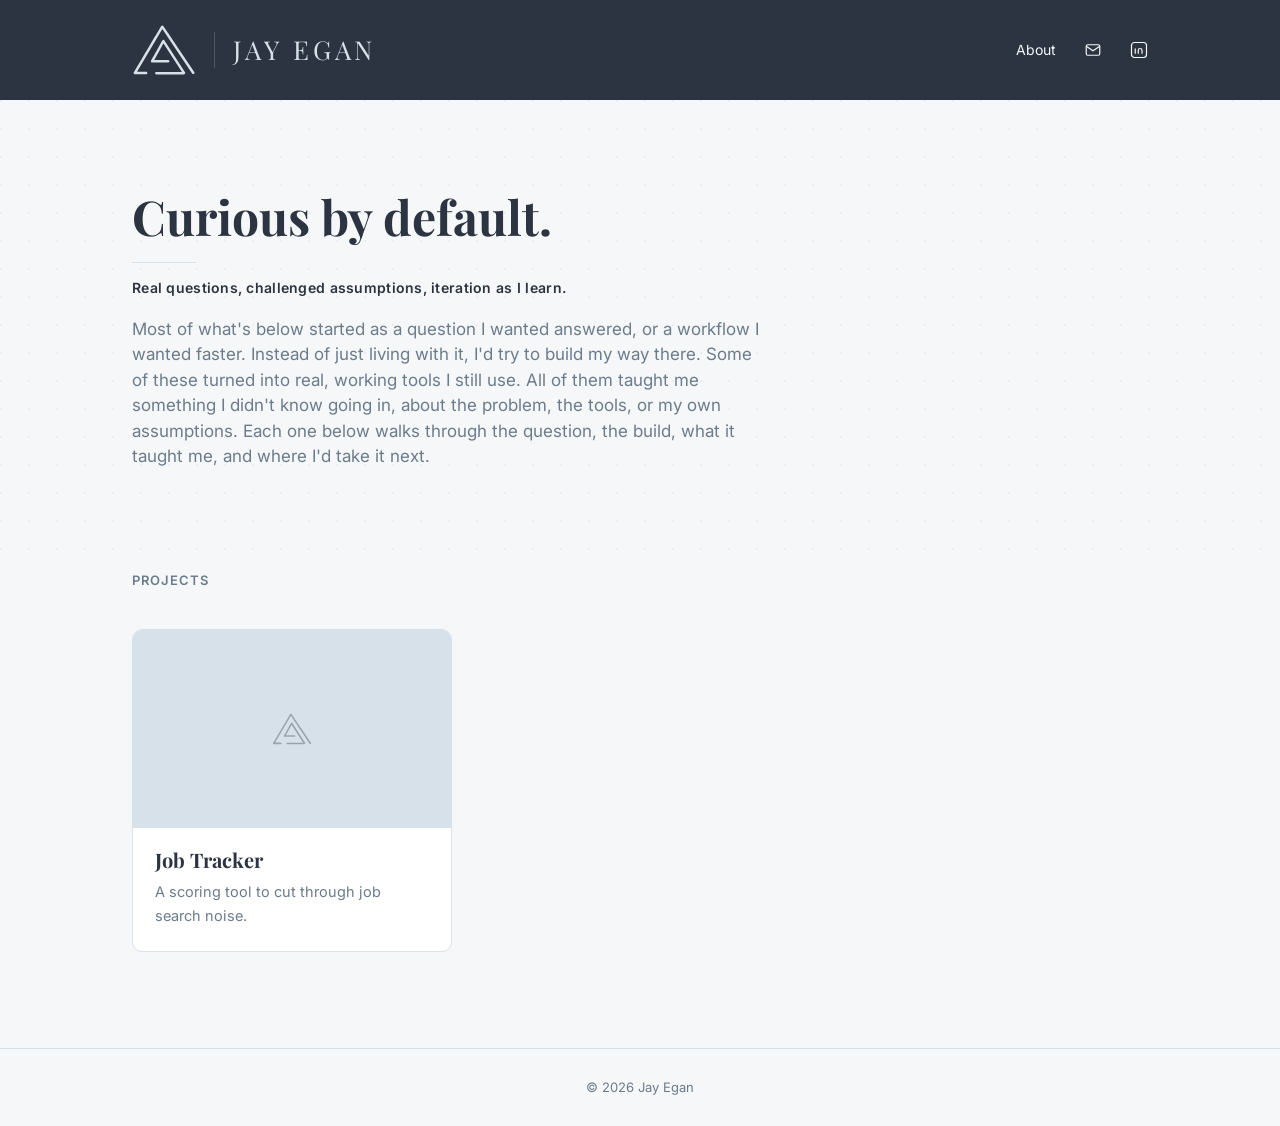
==== index.html @ a522ddd8 "Initial portfolio shell : home, about, project template" ====
<!DOCTYPE html>
<html lang="en">
<head>
<meta charset="UTF-8">
<meta name="viewport" content="width=device-width, initial-scale=1.0">
<title>Jay Egan</title>
<meta name="description" content="Jay Egan &mdash; a running record of things built to understand them.">
<link rel="icon" type="image/svg+xml" href="assets/favicon.svg">
<link rel="preconnect" href="https://fonts.googleapis.com">
<link rel="preconnect" href="https://fonts.gstatic.com" crossorigin>
<link href="https://fonts.googleapis.com/css2?family=Playfair+Display:wght@400;600;700&family=Inter:wght@400;500;600&display=swap" rel="stylesheet">
<link rel="stylesheet" href="css/tokens.css">
<link rel="stylesheet" href="css/styles.css">
</head>
<body>

<header class="site-header">
  <div class="container">
    <a href="index.html" class="brand">
      <svg class="logo-mark" viewBox="206 249 813 660" xmlns="http://www.w3.org/2000/svg">
        <path d="M 596 452 L 588 462 L 513 598 L 446 717 L 446 727 L 448 731 L 456 737 L 470 738 L 471 739 L 666 739 L 675 736 L 679 732 L 682 723 L 681 718 L 679 714 L 674 709 L 669 707 L 489 707 L 488 706 L 494 697 L 604 498 L 606 497 L 838 856 L 837 857 L 512 857 L 507 859 L 502 864 L 500 868 L 499 873 L 502 882 L 508 887 L 515 889 L 863 889 L 870 887 L 878 880 L 881 875 L 882 868 L 879 860 L 616 454 L 609 450 L 602 450 Z"/>
        <path d="M 226 869 L 227 876 L 229 880 L 233 884 L 242 887 L 245 886 L 250 887 L 385 887 L 393 885 L 399 879 L 401 874 L 400 864 L 395 858 L 389 855 L 271 855 L 270 854 L 591 312 L 967 874 L 976 884 L 979 885 L 987 885 L 992 883 L 997 878 L 999 874 L 999 865 L 996 859 L 793 556 L 790 553 L 732 465 L 729 462 L 671 374 L 668 371 L 605 276 L 600 271 L 596 269 L 583 270 L 575 276 L 512 384 L 485 428 L 483 433 L 472 450 L 470 455 L 459 472 L 457 477 L 446 494 L 444 499 L 433 516 L 431 521 L 391 587 L 389 592 L 378 609 L 376 614 L 365 631 L 363 636 L 352 653 L 350 658 L 339 675 L 337 680 L 284 768 L 282 773 L 271 790 L 269 795 L 258 812 L 256 817 L 245 834 L 243 839 L 229 861 Z"/>
      </svg>
      <span class="brand-divider"></span>
      <span class="wordmark">JAY EGAN</span>
    </a>
    <nav class="header-nav">
      <a href="about.html">About</a>
      <a href="mailto:jayegan@gmail.com" class="icon-link" aria-label="Email Jay Egan">
        <svg viewBox="0 0 24 24"><rect x="3" y="5" width="18" height="14" rx="2"/><path d="M3 7l9 6 9-6"/></svg>
      </a>
      <a href="https://www.linkedin.com/in/jayegan/" target="_blank" rel="noopener" class="icon-link" aria-label="Jay Egan on LinkedIn">
        <svg viewBox="0 0 24 24"><rect x="2" y="2" width="20" height="20" rx="4"/><path d="M7 10v7M7 7v.01M11 17v-4.5a2.5 2.5 0 0 1 5 0V17"/></svg>
      </a>
    </nav>
  </div>
</header>

<section class="hero">
  <div class="hero-texture"></div>
  <div class="container">
    <h1>Curious by default.</h1>
    <hr class="hero-rule">
    <p class="hero-punch">Real questions, challenged assumptions, iteration as I learn.</p>
    <p class="hero-body">Most of what's below started as a question I wanted answered, or a workflow I wanted faster. Instead of just living with it, I'd try to build my way there. Some of these turned into real, working tools I still use. All of them taught me something I didn't know going in, about the problem, the tools, or my own assumptions. Each one below walks through the question, the build, what it taught me, and where I'd take it next.</p>
  </div>
</section>

<section class="projects">
  <div class="container">
    <span class="section-label">Projects</span>
    <div class="project-grid" id="project-grid">
      <!-- Cards are rendered by js/main.js from data/projects/index.json -->
    </div>
  </div>
</section>

<footer class="site-footer">
  <div class="container">&copy; <span id="year"></span> Jay Egan</div>
</footer>

<script src="js/main.js"></script>
</body>
</html>
---- css/tokens.css ----
/* Brand tokens — theme-swappable. Default theme = Slate.
   To switch to Evergreen, replace the values in :root below with the
   "Evergreen alternate" block (confirm exact hex from designer first). */

:root {
  --color-primary: #2B3440;   /* Slate dark, header background */
  --color-grey-light: #E6E8EB;
  --color-mid: #6B7C8C;       /* logo/wordmark tint on dark header */
  --color-pale: #D7E1EA;      /* card borders/backgrounds */
  --color-offwhite: #F6F7F8;  /* body/page background */

  --font-heading: 'Playfair Display', serif;
  --font-body: 'Inter', sans-serif;
}

/* Evergreen alternate (swap-in values, same variable names):
:root {
  --color-primary: #1B3A2E;
  --color-grey-light: #E6E8EB;
  --color-mid: #6B7C8C;
  --color-pale: #D7E1EA;
  --color-offwhite: #F6F7F8;
}
*/
---- css/styles.css ----
* {
  box-sizing: border-box;
}

html, body {
  margin: 0;
  padding: 0;
}

body {
  background: var(--color-offwhite);
  font-family: var(--font-body);
  color: var(--color-mid);
  line-height: 1.6;
}

a {
  color: inherit;
}

h1, h2, h3 {
  font-family: var(--font-heading);
  color: var(--color-primary);
  line-height: 1.2;
  margin: 0 0 0.5em;
}

.container {
  max-width: 1080px;
  margin: 0 auto;
  padding: 0 32px;
}

/* ---------- Header ---------- */

.site-header {
  background: var(--color-primary);
}

.site-header .container {
  display: flex;
  align-items: center;
  justify-content: space-between;
  height: 100px;
}

.brand {
  display: flex;
  align-items: center;
  gap: 18px;
  text-decoration: none;
}

.logo-mark {
  width: auto;
  height: 52px;
  flex-shrink: 0;
}

.logo-mark path {
  fill: var(--color-pale);
}

.brand-divider {
  width: 1px;
  height: 36px;
  background: var(--color-mid);
  opacity: 0.5;
}

.wordmark {
  font-family: var(--font-heading);
  font-weight: 400;
  letter-spacing: 0.16em;
  color: var(--color-pale);
  font-size: 26px;
}

.header-nav {
  display: flex;
  align-items: center;
  gap: 28px;
}

.header-nav a {
  color: var(--color-offwhite);
  text-decoration: none;
  font-size: 14px;
  display: flex;
  align-items: center;
  transition: color 0.15s ease;
}

.header-nav a:hover {
  color: var(--color-grey-light);
}

.header-nav .icon-link svg {
  width: 18px;
  height: 18px;
  fill: none;
  stroke: currentColor;
  stroke-width: 1.6;
}

/* ---------- Hero ---------- */

.hero {
  position: relative;
  overflow: hidden;
  padding: 88px 0 72px;
}

.hero-texture {
  position: absolute;
  inset: 0;
  opacity: 0.05;
  pointer-events: none;
  background-image:
    radial-gradient(circle at 1px 1px, var(--color-primary) 1px, transparent 0);
  background-size: 28px 28px;
}

.hero .container {
  position: relative;
}

.hero h1 {
  font-size: 48px;
  margin-bottom: 16px;
}

.hero-rule {
  border: none;
  border-top: 1px solid var(--color-pale);
  width: 64px;
  margin: 0 0 10px;
}

.hero-punch {
  font-family: var(--font-body);
  font-size: 14px;
  font-weight: 600;
  letter-spacing: 0.02em;
  color: var(--color-primary);
  margin-bottom: 18px;
}

.hero p.hero-body {
  max-width: 640px;
  font-size: 17px;
  line-height: 1.5;
  color: var(--color-mid);
}

/* ---------- Project grid ---------- */

.projects {
  padding: 8px 0 96px;
}

.project-grid {
  display: grid;
  grid-template-columns: repeat(auto-fill, minmax(280px, 1fr));
  gap: 28px;
  margin-top: 36px;
}

.project-card {
  display: flex;
  flex-direction: column;
  background: #fff;
  border: 1px solid var(--color-pale);
  border-radius: 10px;
  overflow: hidden;
  text-decoration: none;
  color: inherit;
  transition: transform 0.15s ease, box-shadow 0.15s ease;
}

.project-card:hover {
  transform: translateY(-3px);
  box-shadow: 0 10px 24px rgba(43, 52, 64, 0.08);
}

.card-screenshot {
  aspect-ratio: 16 / 10;
  background: var(--color-pale);
  display: flex;
  align-items: center;
  justify-content: center;
}

.card-screenshot img {
  width: 100%;
  height: 100%;
  object-fit: cover;
  display: block;
}

.card-screenshot .placeholder-mark {
  width: 40px;
  height: 40px;
  opacity: 0.35;
}

.card-screenshot .placeholder-mark path {
  fill: var(--color-primary);
}

.card-body {
  padding: 20px 22px 24px;
}

.card-body h3 {
  font-size: 20px;
  margin-bottom: 8px;
}

.card-body p {
  margin: 0;
  font-size: 14.5px;
  color: var(--color-mid);
}

.section-label {
  font-family: var(--font-body);
  font-size: 13px;
  font-weight: 600;
  letter-spacing: 0.08em;
  text-transform: uppercase;
  color: var(--color-mid);
}

/* ---------- About page ---------- */

.about {
  padding: 72px 0 96px;
}

.about-layout {
  display: flex;
  gap: 56px;
  align-items: flex-start;
}

.about-photo {
  flex: 0 0 220px;
  width: 220px;
  height: 220px;
  border-radius: 12px;
  background: var(--color-pale);
  display: flex;
  align-items: center;
  justify-content: center;
  overflow: hidden;
}

.about-photo img {
  width: 100%;
  height: 100%;
  object-fit: cover;
  display: block;
}

.about-photo .placeholder-mark {
  width: 64px;
  height: 64px;
  opacity: 0.35;
}

.about-photo .placeholder-mark path {
  fill: var(--color-primary);
}

.about-content h1 {
  font-size: 38px;
  margin-bottom: 24px;
}

.about-content p {
  margin: 0 0 18px;
  font-size: 16.5px;
  max-width: 620px;
}

.linkedin-link {
  display: inline-flex;
  align-items: center;
  gap: 8px;
  margin-top: 8px;
  padding: 10px 18px;
  border: 1px solid var(--color-pale);
  border-radius: 999px;
  text-decoration: none;
  color: var(--color-primary);
  font-size: 14px;
  font-weight: 600;
  transition: background 0.15s ease;
}

.linkedin-link:hover {
  background: var(--color-pale);
}

.linkedin-link svg {
  width: 16px;
  height: 16px;
  fill: none;
  stroke: currentColor;
  stroke-width: 1.6;
}

@media (max-width: 640px) {
  .about-layout {
    flex-direction: column;
  }
  .about-photo {
    width: 160px;
    height: 160px;
    flex-basis: 160px;
  }
}

/* ---------- Project detail ---------- */

.project-detail {
  padding: 64px 0 96px;
}

.project-detail-header {
  max-width: 720px;
  margin-bottom: 40px;
}

.project-detail-header h1 {
  font-size: 40px;
}

.project-detail-header .teaser {
  font-size: 17px;
  margin: 0;
}

.detail-screenshots {
  display: grid;
  grid-template-columns: repeat(auto-fit, minmax(320px, 1fr));
  gap: 20px;
  margin-bottom: 48px;
}

.detail-screenshots .card-screenshot {
  border-radius: 10px;
  border: 1px solid var(--color-pale);
}

.detail-sections {
  max-width: 720px;
}

.detail-section {
  margin-bottom: 36px;
}

.detail-section h2 {
  font-size: 22px;
  margin-bottom: 10px;
}

.detail-section p {
  margin: 0 0 14px;
  font-size: 16px;
}

.detail-links {
  display: flex;
  gap: 14px;
  margin-top: 48px;
}

.detail-links a {
  display: inline-flex;
  align-items: center;
  gap: 8px;
  padding: 12px 22px;
  border-radius: 999px;
  text-decoration: none;
  font-size: 14.5px;
  font-weight: 600;
  transition: opacity 0.15s ease;
}

.detail-links a:hover {
  opacity: 0.85;
}

.detail-links .btn-demo {
  background: var(--color-primary);
  color: var(--color-offwhite);
}

.detail-links .btn-repo {
  background: var(--color-pale);
  color: var(--color-primary);
}

.detail-empty {
  padding: 64px 0;
  text-align: center;
  color: var(--color-mid);
}

/* ---------- Footer ---------- */

.site-footer {
  padding: 28px 0;
  text-align: center;
  font-size: 13px;
  color: var(--color-mid);
  border-top: 1px solid var(--color-pale);
}

@media (max-width: 600px) {
  .hero h1 {
    font-size: 34px;
  }
  .about-content h1 {
    font-size: 30px;
  }
}
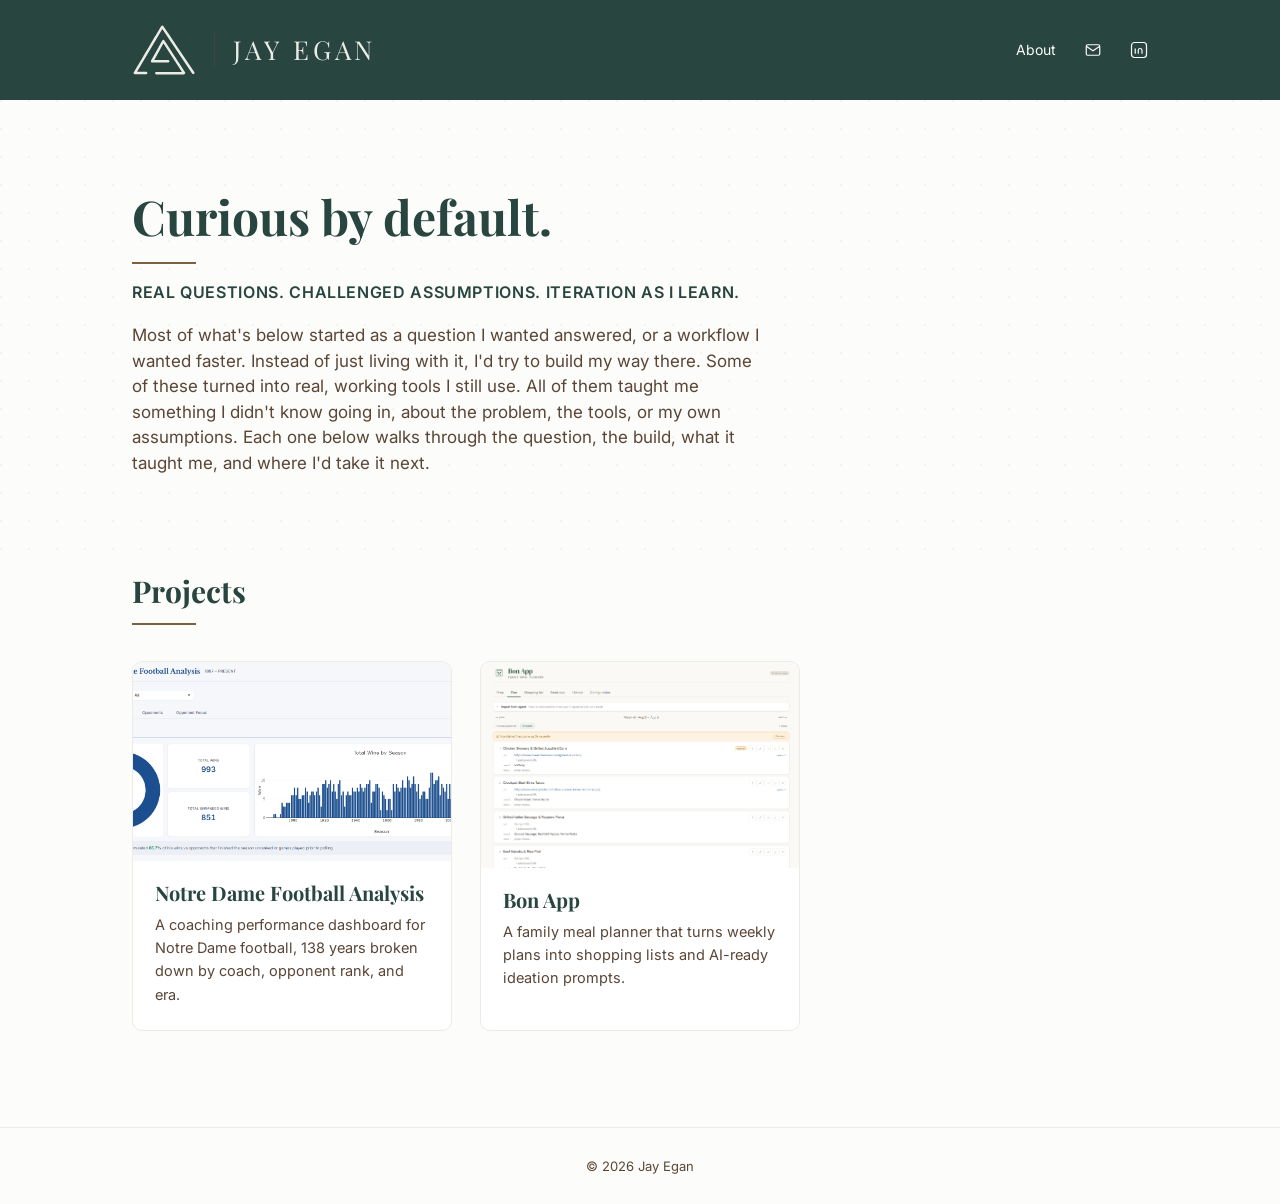
==== commit c4a4a47a: "Add Bon App to portfolio" ====
--- a/index.html
+++ b/index.html
@@ -41,14 +41,15 @@
   <div class="container">
     <h1>Curious by default.</h1>
     <hr class="hero-rule">
-    <p class="hero-punch">Real questions, challenged assumptions, iteration as I learn.</p>
+    <p class="hero-punch">Real questions. Challenged assumptions. Iteration as I learn.</p>
     <p class="hero-body">Most of what's below started as a question I wanted answered, or a workflow I wanted faster. Instead of just living with it, I'd try to build my way there. Some of these turned into real, working tools I still use. All of them taught me something I didn't know going in, about the problem, the tools, or my own assumptions. Each one below walks through the question, the build, what it taught me, and where I'd take it next.</p>
   </div>
 </section>
 
 <section class="projects">
   <div class="container">
-    <span class="section-label">Projects</span>
+    <h2 class="section-heading">Projects</h2>
+    <hr class="section-rule">
     <div class="project-grid" id="project-grid">
       <!-- Cards are rendered by js/main.js from data/projects/index.json -->
     </div>
--- a/css/tokens.css
+++ b/css/tokens.css
@@ -1,24 +1,30 @@
-/* Brand tokens — theme-swappable. Default theme = Slate.
-   To switch to Evergreen, replace the values in :root below with the
-   "Evergreen alternate" block (confirm exact hex from designer first). */
+/* Brand tokens — theme-swappable. Default theme = Evergreen.
+   To switch back to Slate, replace the values in :root below with the
+   "Slate alternate" block. */
 
 :root {
-  --color-primary: #2B3440;   /* Slate dark, header background */
-  --color-grey-light: #E6E8EB;
-  --color-mid: #6B7C8C;       /* logo/wordmark tint on dark header */
-  --color-pale: #D7E1EA;      /* card borders/backgrounds */
-  --color-offwhite: #F6F7F8;  /* body/page background */
+  --color-primary: #28453F;      /* Evergreen, header background + headings */
+  --color-primary-deep: #1F3631; /* Deep Evergreen, shadow/hover tint */
+  --color-mid: #5A4536;          /* Walnut, body text / softer neutral */
+  --color-accent: #7B6240;       /* Brass, accent lines + emphasis moments */
+  --color-pale: #ECEBE6;         /* Stone, card borders/backgrounds, header mark+wordmark tint */
+  --color-offwhite: #FCFCFA;     /* Paper, body/page background */
+  --color-grey-light: #A8B9AF;   /* Sage, hover tint */
+  --color-card: #FFFFFF;         /* Card surface */
 
   --font-heading: 'Playfair Display', serif;
   --font-body: 'Inter', sans-serif;
 }
 
-/* Evergreen alternate (swap-in values, same variable names):
+/* Slate alternate (original palette, swap-in values, same variable names):
 :root {
-  --color-primary: #1B3A2E;
-  --color-grey-light: #E6E8EB;
+  --color-primary: #2B3440;
+  --color-primary-deep: #1F2733;
   --color-mid: #6B7C8C;
+  --color-accent: #6B7C8C;
   --color-pale: #D7E1EA;
   --color-offwhite: #F6F7F8;
+  --color-grey-light: #E6E8EB;
+  --color-card: #FFFFFF;
 }
 */
--- a/css/styles.css
+++ b/css/styles.css
@@ -74,6 +74,7 @@
   letter-spacing: 0.16em;
   color: var(--color-pale);
   font-size: 26px;
+  white-space: nowrap;
 }
 
 .header-nav {
@@ -132,16 +133,17 @@
 
 .hero-rule {
   border: none;
-  border-top: 1px solid var(--color-pale);
+  border-top: 2px solid var(--color-accent);
   width: 64px;
   margin: 0 0 10px;
 }
 
 .hero-punch {
   font-family: var(--font-body);
-  font-size: 14px;
+  font-size: 16px;
   font-weight: 600;
-  letter-spacing: 0.02em;
+  letter-spacing: 0.04em;
+  text-transform: uppercase;
   color: var(--color-primary);
   margin-bottom: 18px;
 }
@@ -169,7 +171,7 @@
 .project-card {
   display: flex;
   flex-direction: column;
-  background: #fff;
+  background: var(--color-card);
   border: 1px solid var(--color-pale);
   border-radius: 10px;
   overflow: hidden;
@@ -180,7 +182,7 @@
 
 .project-card:hover {
   transform: translateY(-3px);
-  box-shadow: 0 10px 24px rgba(43, 52, 64, 0.08);
+  box-shadow: 0 10px 24px rgba(40, 69, 63, 0.08);
 }
 
 .card-screenshot {
@@ -223,13 +225,17 @@
   color: var(--color-mid);
 }
 
-.section-label {
-  font-family: var(--font-body);
-  font-size: 13px;
-  font-weight: 600;
-  letter-spacing: 0.08em;
-  text-transform: uppercase;
-  color: var(--color-mid);
+.section-heading {
+  font-size: 30px;
+  font-weight: 700;
+  margin-bottom: 0;
+}
+
+.section-rule {
+  border: none;
+  border-top: 2px solid var(--color-accent);
+  width: 64px;
+  margin: 14px 0 8px;
 }
 
 /* ---------- About page ---------- */
@@ -428,3 +434,25 @@
     font-size: 30px;
   }
 }
+
+@media (max-width: 480px) {
+  .site-header .container {
+    height: 72px;
+  }
+  .brand {
+    gap: 10px;
+  }
+  .logo-mark {
+    height: 34px;
+  }
+  .brand-divider {
+    height: 24px;
+  }
+  .wordmark {
+    font-size: 15px;
+    letter-spacing: 0.06em;
+  }
+  .header-nav {
+    gap: 14px;
+  }
+}
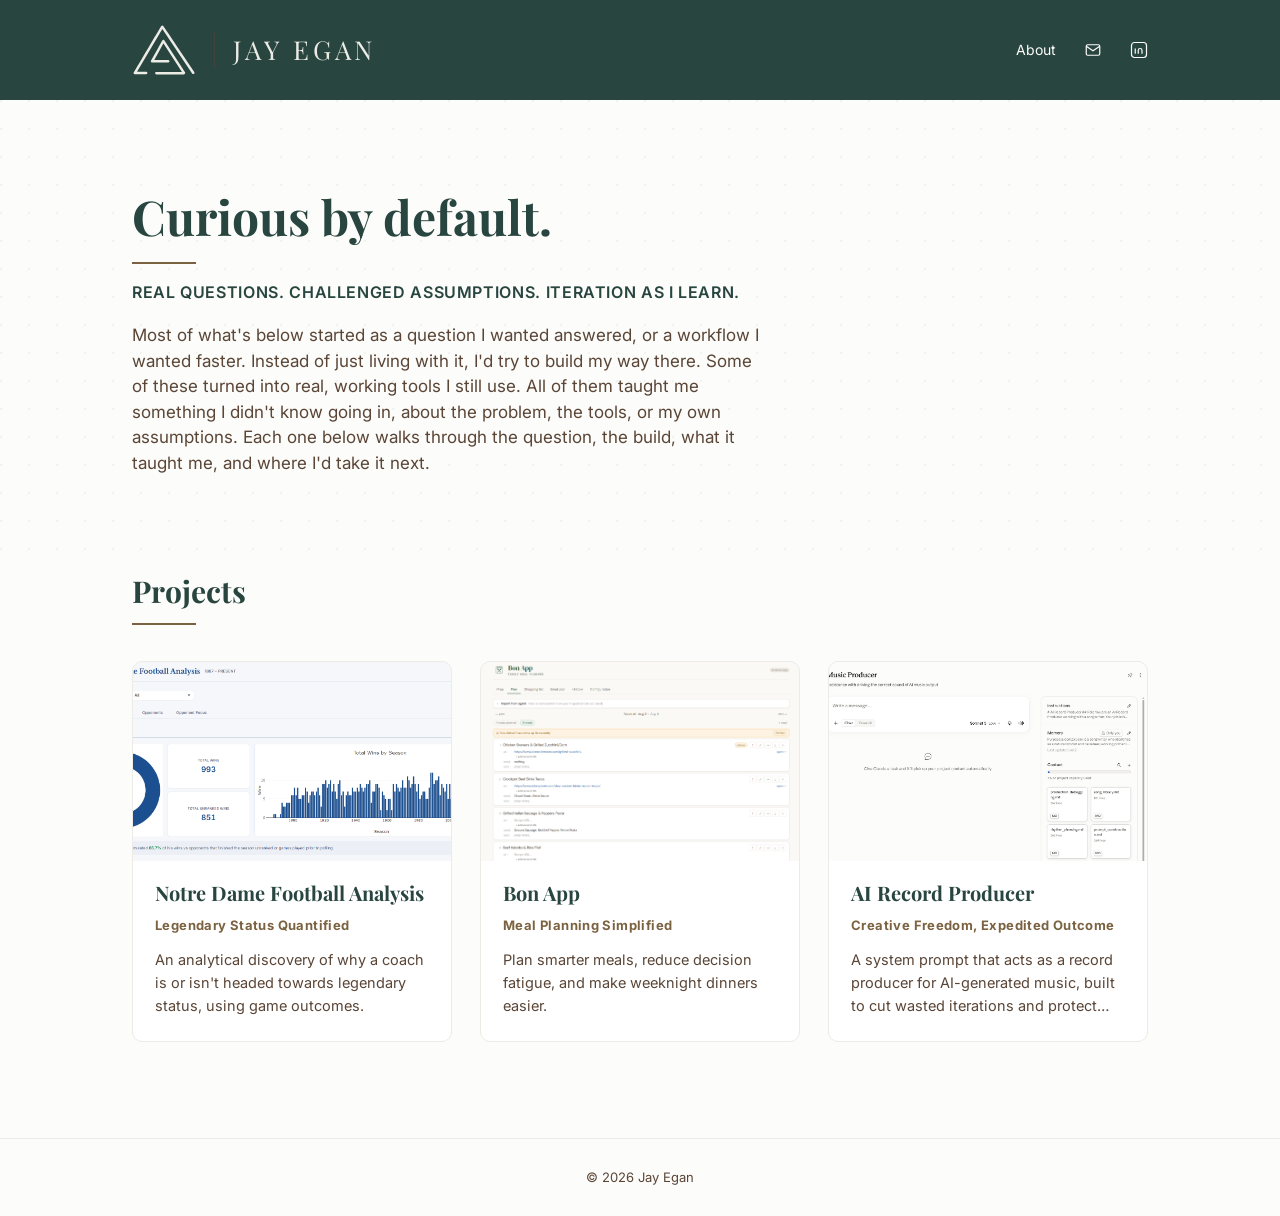
==== commit 14b61700: "Push again from failed workflow run stuck" ====
--- a/index.html
+++ b/index.html
@@ -1,3 +1,4 @@
+<!-- deploy retry: forcing a fresh commit past a stuck GitHub Actions run -->
 <!DOCTYPE html>
 <html lang="en">
 <head>
--- a/css/styles.css
+++ b/css/styles.css
@@ -186,14 +186,18 @@
 }
 
 .card-screenshot {
+  position: relative;
   aspect-ratio: 16 / 10;
   background: var(--color-pale);
   display: flex;
   align-items: center;
   justify-content: center;
+  overflow: hidden;
 }
 
 .card-screenshot img {
+  position: absolute;
+  inset: 0;
   width: 100%;
   height: 100%;
   object-fit: cover;
@@ -216,13 +220,27 @@
 
 .card-body h3 {
   font-size: 20px;
-  margin-bottom: 8px;
-}
-
-.card-body p {
+  margin-bottom: 10px;
+}
+
+.card-tagline {
+  margin: 0 0 12px;
+  font-family: var(--font-body);
+  font-size: 13px;
+  font-weight: 700;
+  letter-spacing: 0.03em;
+  color: var(--color-accent);
+}
+
+.card-teaser {
   margin: 0;
   font-size: 14.5px;
   color: var(--color-mid);
+  display: -webkit-box;
+  -webkit-line-clamp: 3;
+  line-clamp: 3;
+  -webkit-box-orient: vertical;
+  overflow: hidden;
 }
 
 .section-heading {
@@ -328,6 +346,115 @@
   }
 }
 
+/* ---------- Testimonials ---------- */
+
+.testimonials {
+  padding: 8px 0 96px;
+}
+
+.quote-rotator {
+  max-width: 640px;
+  margin-top: 36px;
+}
+
+.quote-mark {
+  display: block;
+  font-family: var(--font-heading);
+  font-size: 56px;
+  line-height: 1;
+  color: var(--color-pale);
+  margin-bottom: -12px;
+}
+
+.quote-text {
+  margin: 0 0 16px;
+  min-height: 156px;
+  font-family: var(--font-heading);
+  font-style: italic;
+  font-size: 22px;
+  line-height: 1.4;
+  color: var(--color-primary);
+  transition: opacity 0.3s ease;
+}
+
+.quote-attribution {
+  margin: 0;
+  font-family: var(--font-body);
+  font-size: 13px;
+  font-weight: 600;
+  letter-spacing: 0.03em;
+  text-transform: uppercase;
+  color: var(--color-accent);
+  transition: opacity 0.3s ease;
+}
+
+.quote-text.fading,
+.quote-attribution.fading {
+  opacity: 0;
+}
+
+.quote-nav {
+  display: flex;
+  align-items: center;
+  gap: 16px;
+  margin-top: 28px;
+}
+
+.quote-dots {
+  display: flex;
+  gap: 8px;
+}
+
+.quote-dot {
+  width: 10px;
+  height: 10px;
+  padding: 0;
+  border: 1.5px solid var(--color-accent);
+  border-radius: 999px;
+  background: transparent;
+  cursor: pointer;
+  transition: width 0.2s ease, background 0.2s ease;
+}
+
+.quote-dot.active {
+  width: 26px;
+  background: var(--color-accent);
+}
+
+.quote-arrow {
+  display: flex;
+  align-items: center;
+  justify-content: center;
+  width: 28px;
+  height: 28px;
+  padding: 0;
+  border: none;
+  background: none;
+  color: var(--color-accent);
+  cursor: pointer;
+}
+
+.quote-arrow svg {
+  width: 18px;
+  height: 18px;
+  fill: none;
+  stroke: currentColor;
+  stroke-width: 2;
+  stroke-linecap: round;
+  stroke-linejoin: round;
+}
+
+.quote-arrow:hover {
+  opacity: 0.7;
+}
+
+@media (max-width: 600px) {
+  .quote-text {
+    font-size: 19px;
+    min-height: 168px;
+  }
+}
+
 /* ---------- Project detail ---------- */
 
 .project-detail {
@@ -341,6 +468,16 @@
 
 .project-detail-header h1 {
   font-size: 40px;
+  margin-bottom: 10px;
+}
+
+.detail-tagline {
+  margin: 0 0 12px;
+  font-family: var(--font-body);
+  font-size: 15px;
+  font-weight: 700;
+  letter-spacing: 0.03em;
+  color: var(--color-accent);
 }
 
 .project-detail-header .teaser {
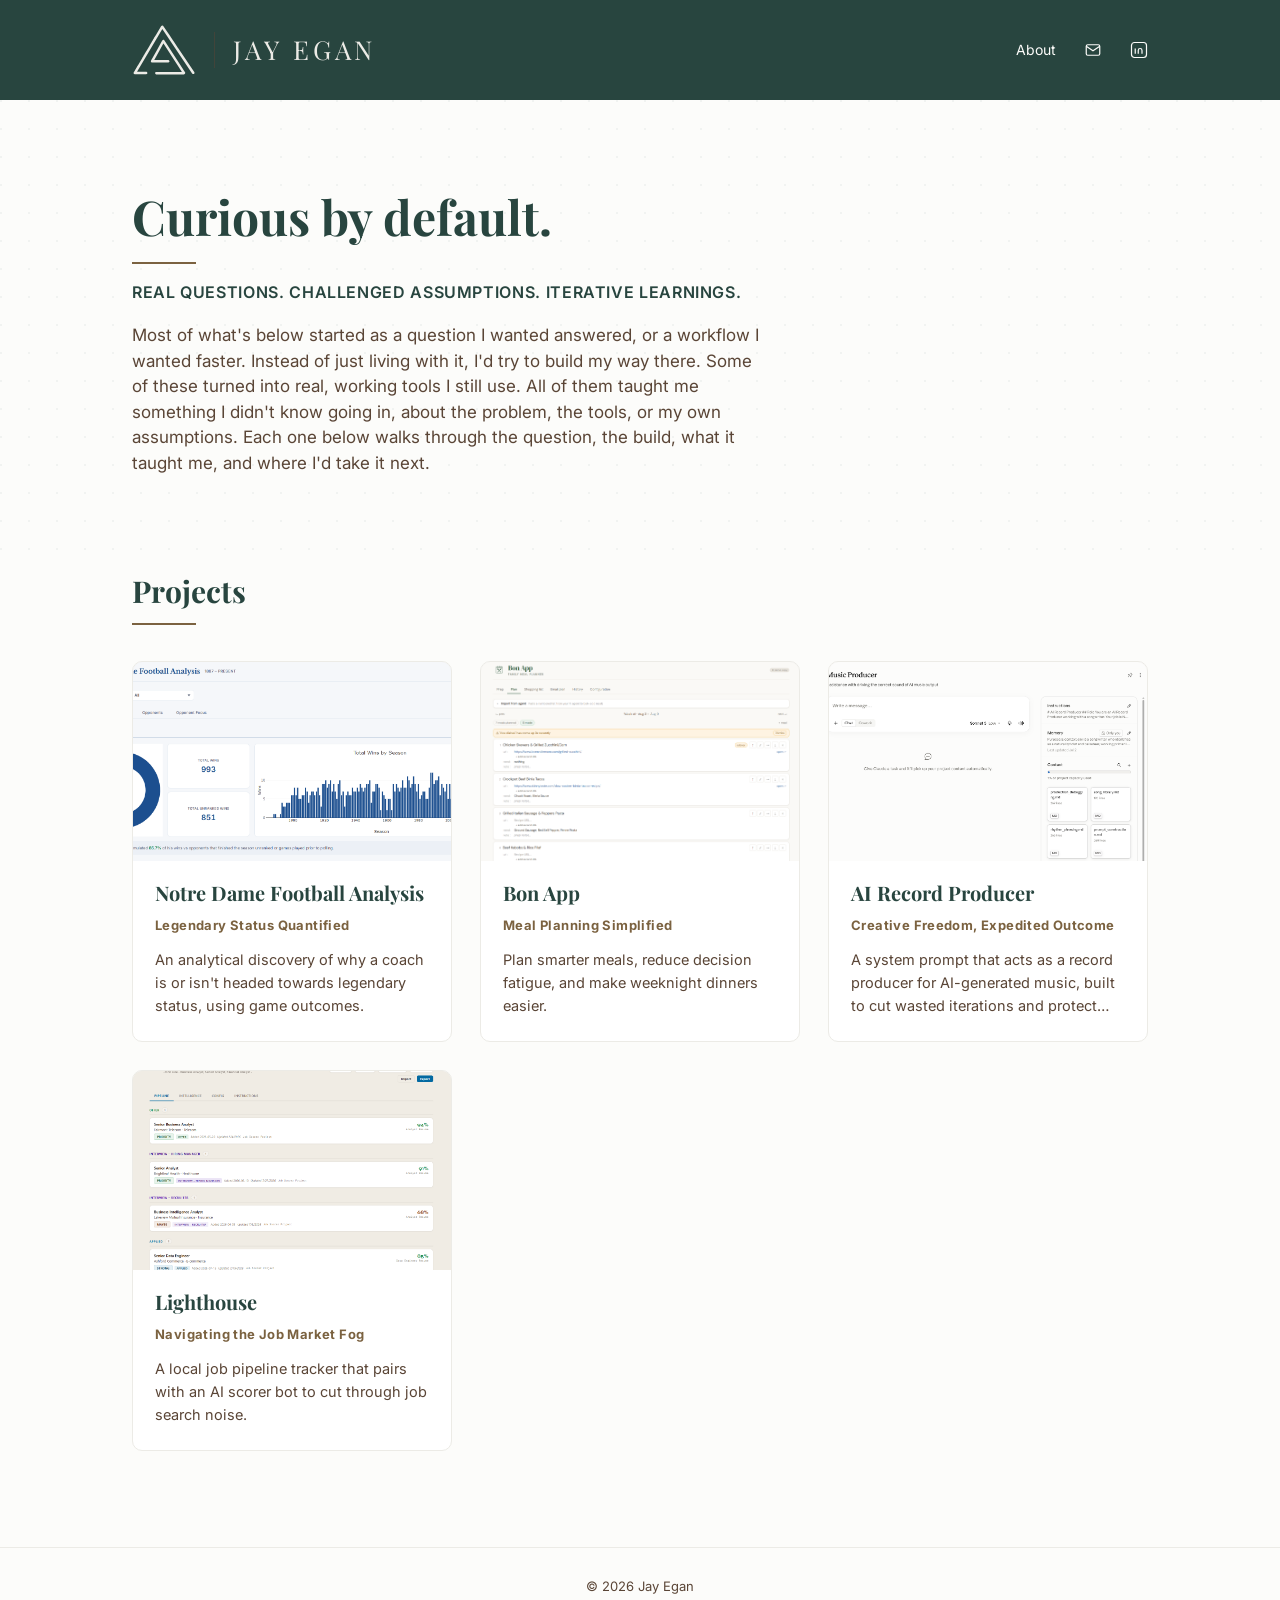
==== commit 271d6331: "Slight language modification in header tagline" ====
--- a/index.html
+++ b/index.html
@@ -42,7 +42,7 @@
   <div class="container">
     <h1>Curious by default.</h1>
     <hr class="hero-rule">
-    <p class="hero-punch">Real questions. Challenged assumptions. Iteration as I learn.</p>
+    <p class="hero-punch">Real questions. Challenged assumptions. Iterative learnings.</p>
     <p class="hero-body">Most of what's below started as a question I wanted answered, or a workflow I wanted faster. Instead of just living with it, I'd try to build my way there. Some of these turned into real, working tools I still use. All of them taught me something I didn't know going in, about the problem, the tools, or my own assumptions. Each one below walks through the question, the build, what it taught me, and where I'd take it next.</p>
   </div>
 </section>
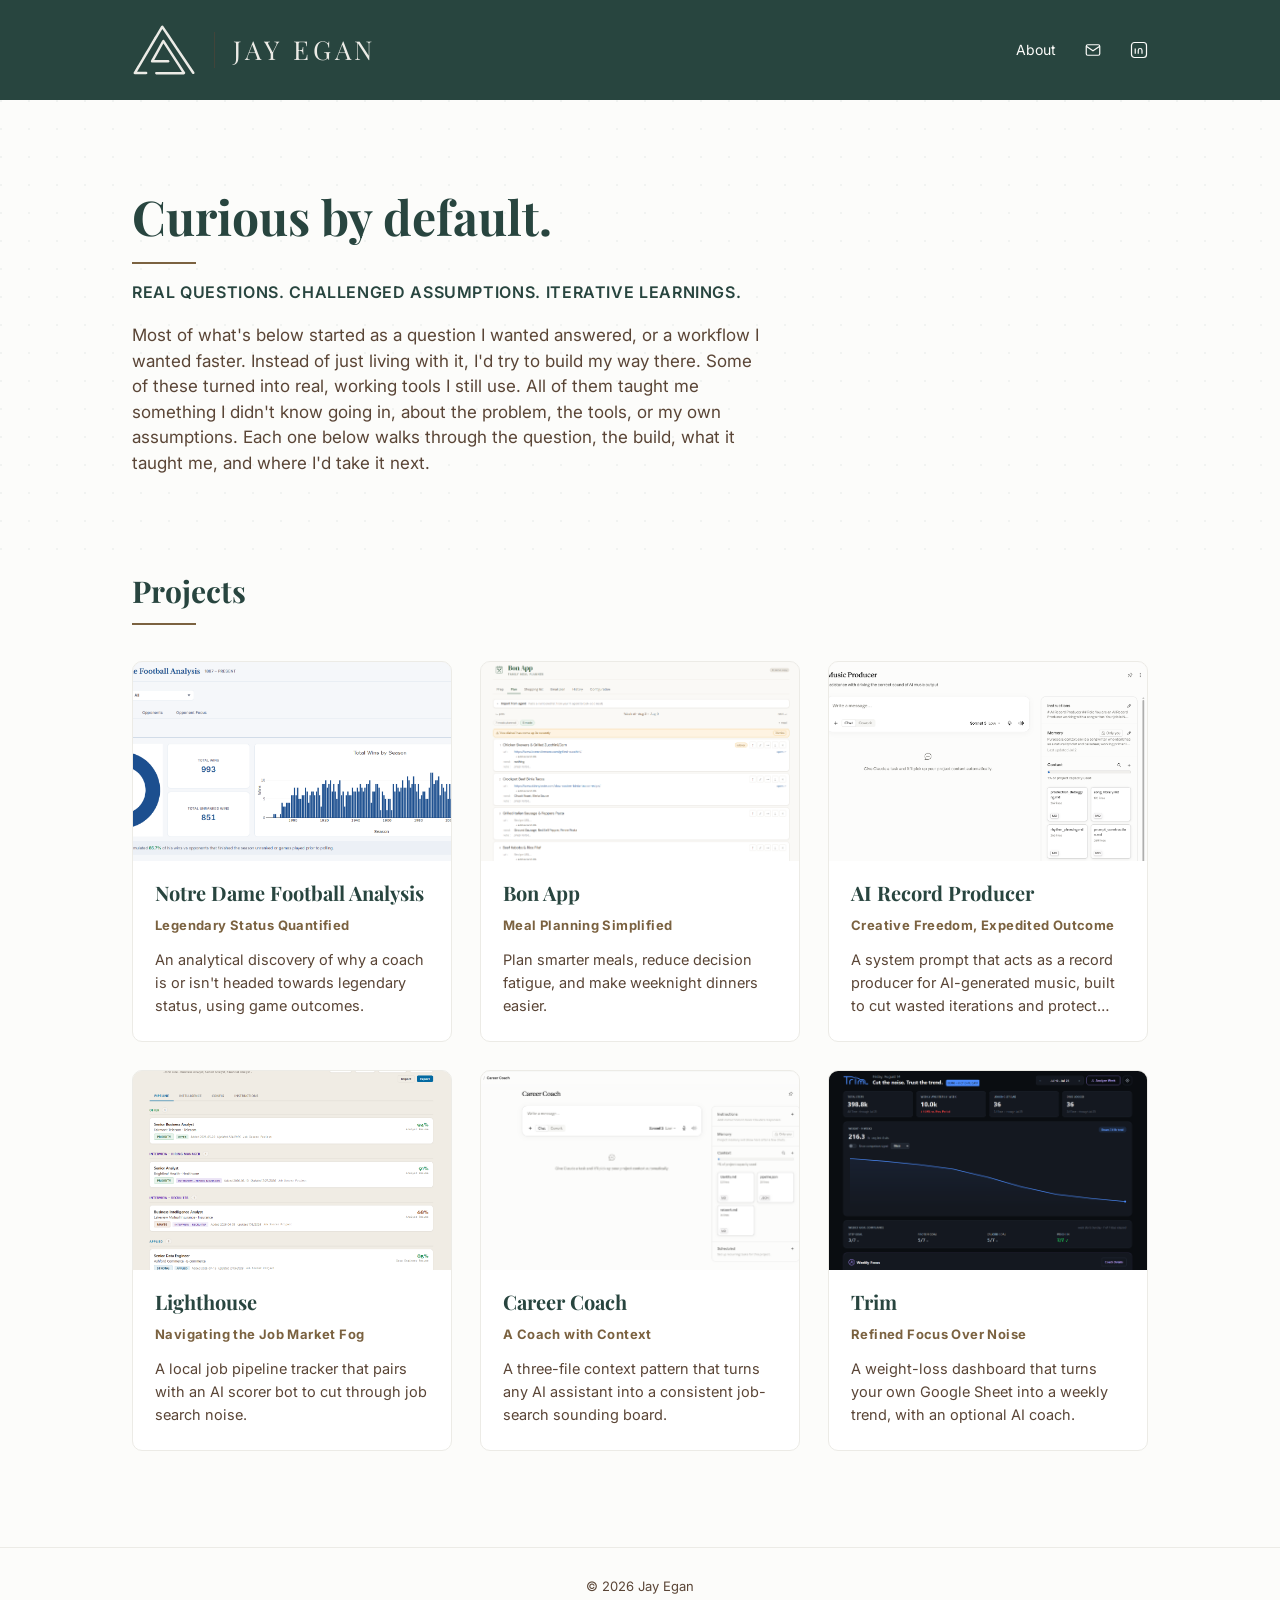
==== commit a51de516: "Add in initial push of Trim app to portfolio" ====
--- a/index.html
+++ b/index.html
@@ -5,7 +5,7 @@
 <meta charset="UTF-8">
 <meta name="viewport" content="width=device-width, initial-scale=1.0">
 <title>Jay Egan</title>
-<meta name="description" content="Jay Egan &mdash; a running record of things built to understand them.">
+<meta name="description" content="Jay Egan &mdash; Portfolio">
 <link rel="icon" type="image/svg+xml" href="assets/favicon.svg">
 <link rel="preconnect" href="https://fonts.googleapis.com">
 <link rel="preconnect" href="https://fonts.gstatic.com" crossorigin>
